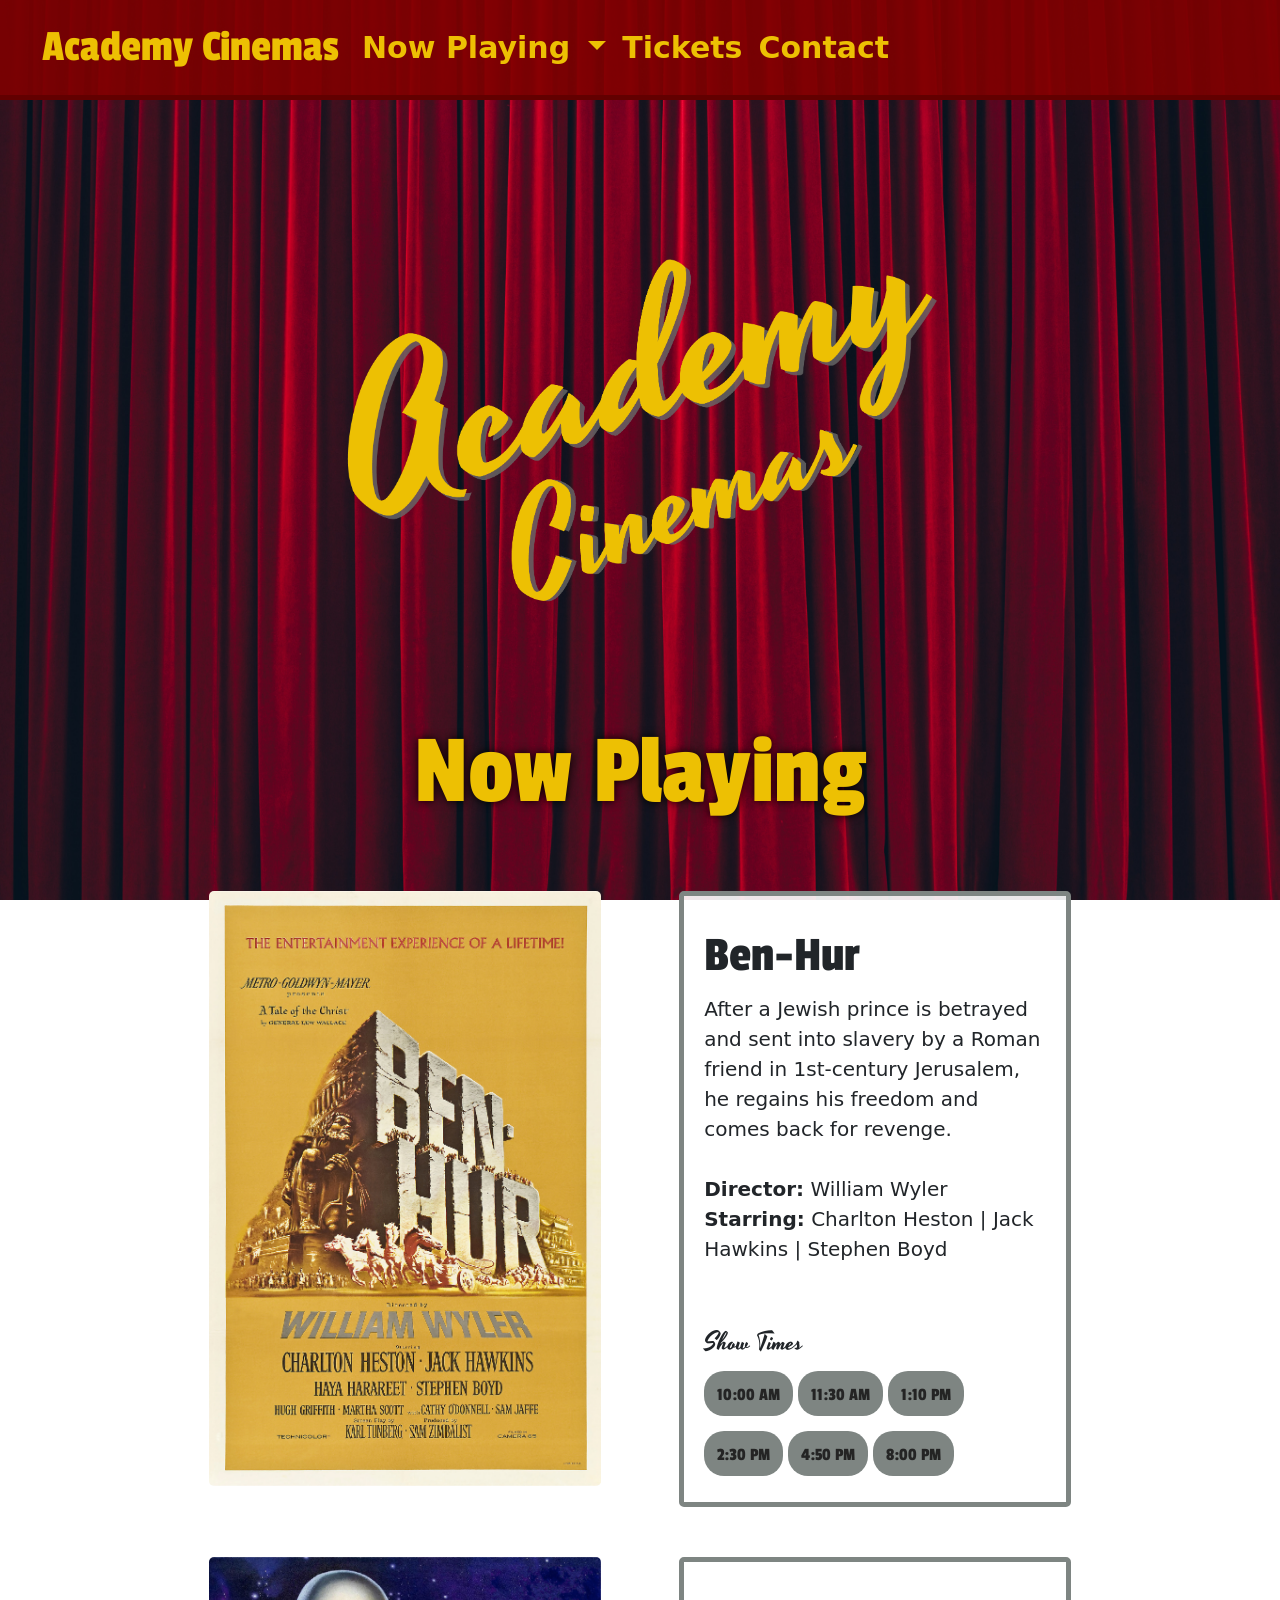
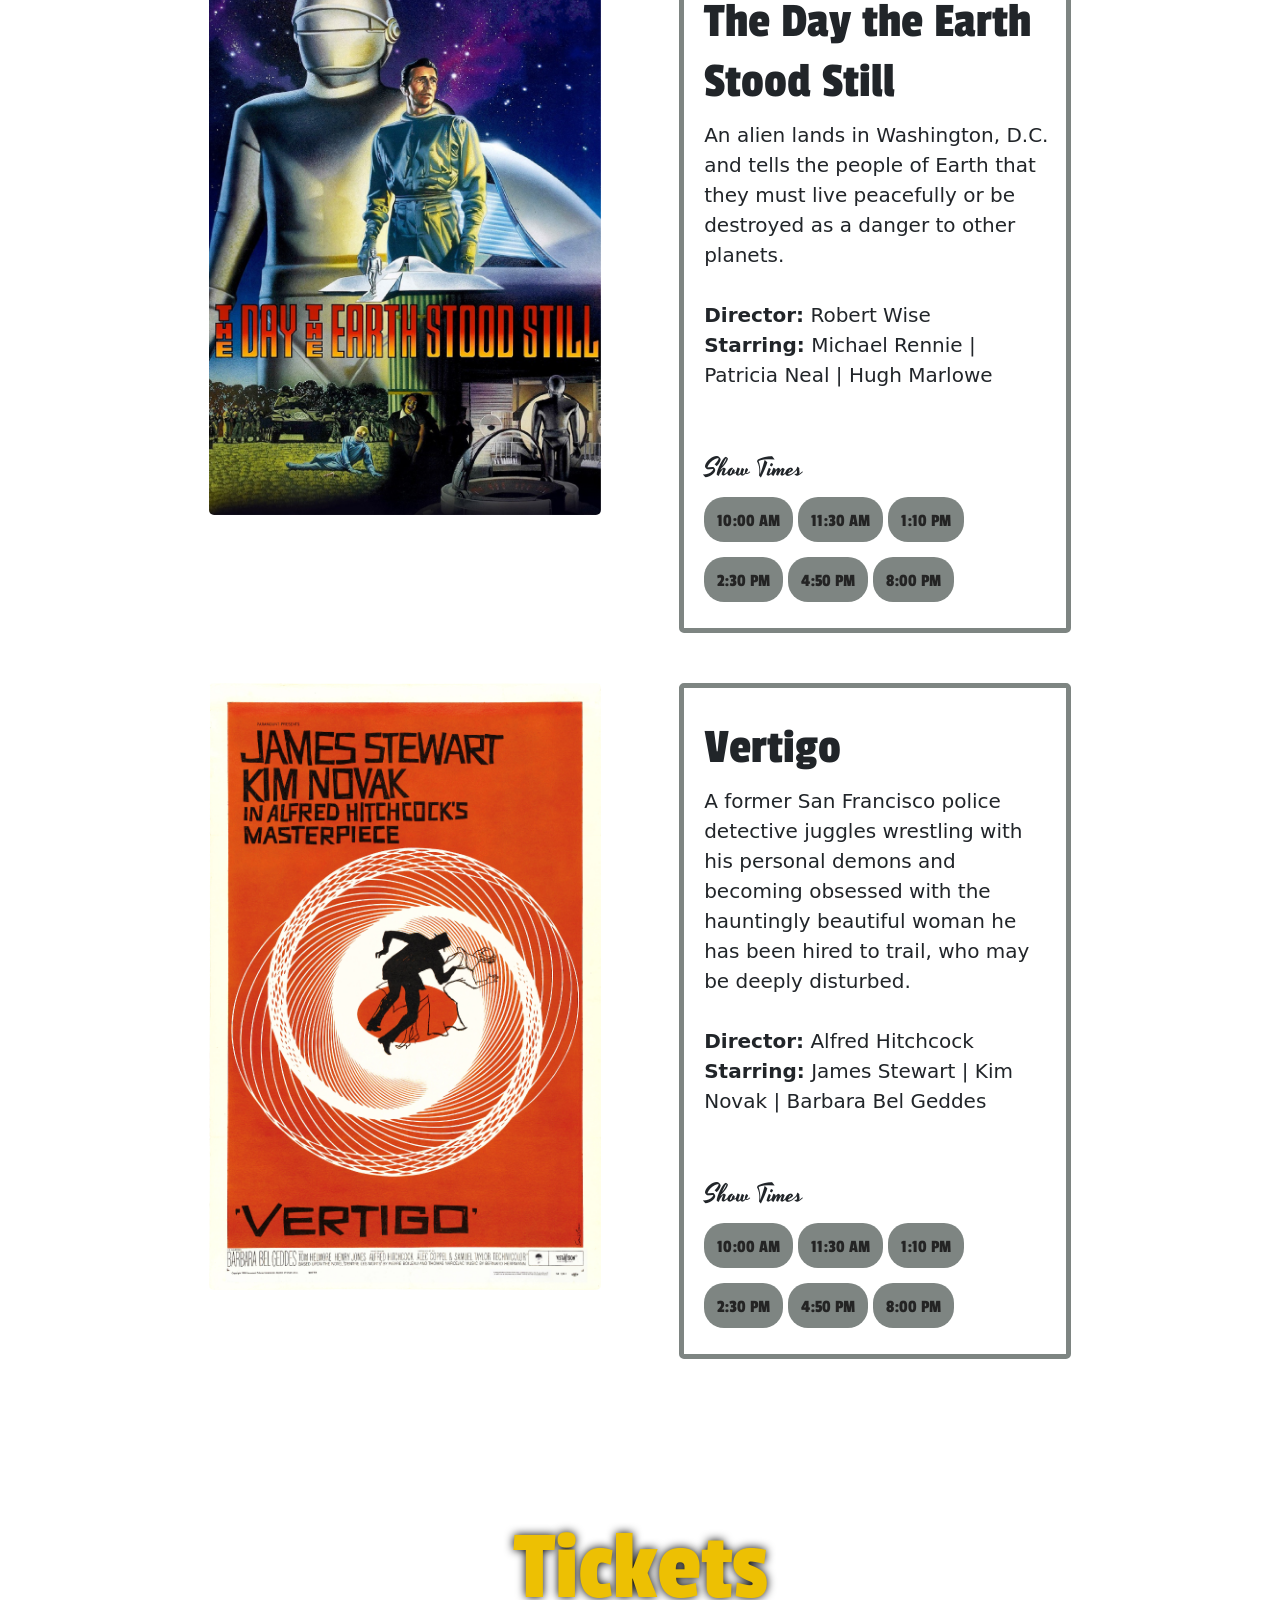
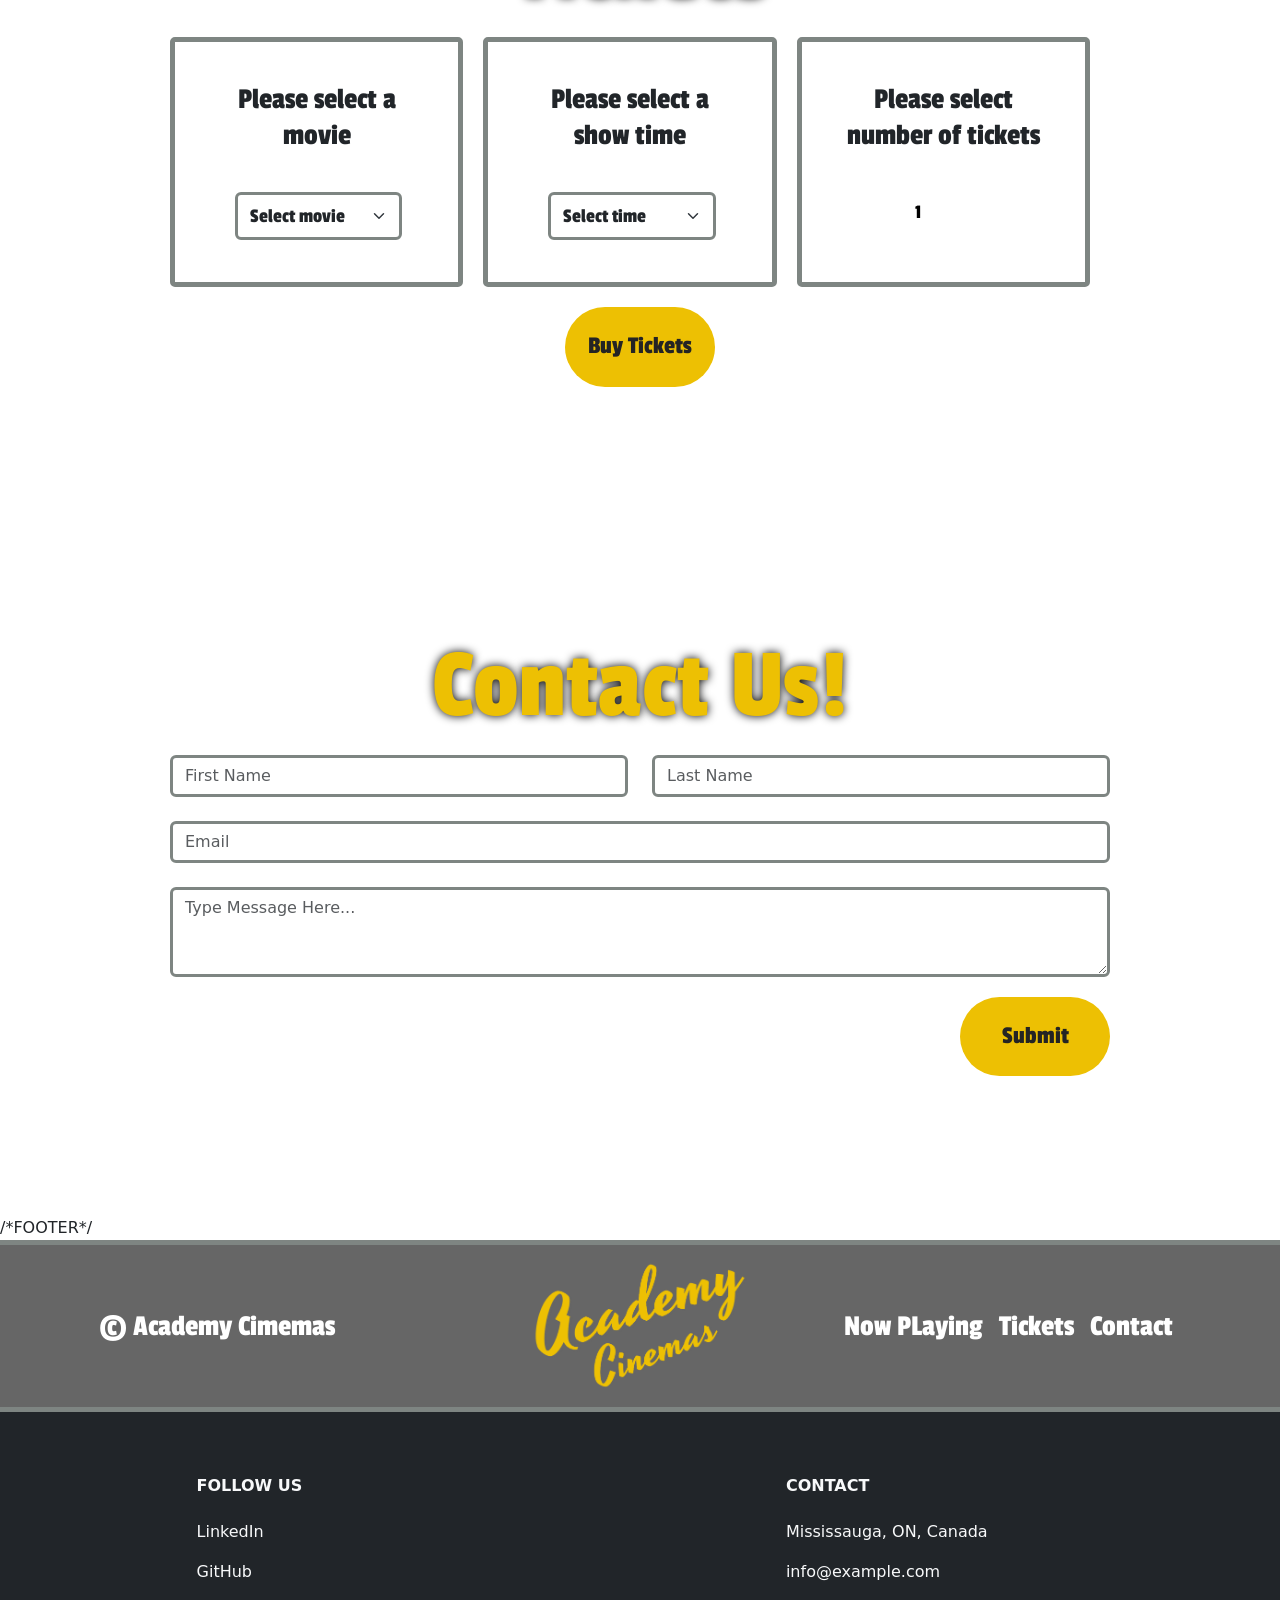
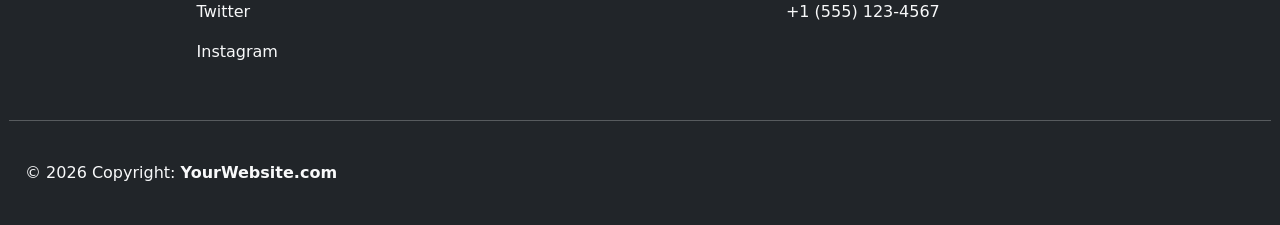
==== Academy-Cinemas/index.html @ b9a4a4c0 "Add files via upload" ====
<!doctype html>
<html lang="en">
  <head>
    <!-- Required meta tags -->
    <meta charset="utf-8">
    <meta name="viewport" content="width=device-width, initial-scale=1">
   
    <title>Academy Cinemas</title>
    <!-- Bootstrap CSS -->
    <link href="https://cdn.jsdelivr.net/npm/bootstrap@5.1.3/dist/css/bootstrap.min.css" rel="stylesheet" integrity="sha384-1BmE4kWBq78iYhFldvKuhfTAU6auU8tT94WrHftjDbrCEXSU1oBoqyl2QvZ6jIW3" crossorigin="anonymous">
   <!--CUSTOM CSS listed last to override bootstap css based on levels of specificity-->
    <link href="css/custom.css" rel="stylesheet">
    <!--Custom CSS for multiple screen sizes-->
    <link href="css/custom-css-media.css" rel="stylesheet">
</head>
  <body>

    <!-- Bootstrap JavaScript-->
    <script src="https://cdn.jsdelivr.net/npm/bootstrap@5.1.3/dist/js/bootstrap.bundle.min.js" integrity="sha384-ka7Sk0Gln4gmtz2MlQnikT1wXgYsOg+OMhuP+IlRH9sENBO0LRn5q+8nbTov4+1p" crossorigin="anonymous"></script>
    <!--NAVBAR-->
    <nav class="navbar navbar-expand-lg sticky-top">
  <div class="container-fluid">
    <a class="navbar-brand" href="#">Academy Cinemas</a>
    <button class="navbar-toggler collapsed" type="button" data-bs-toggle="collapse" data-bs-target="#navbarNavDropdown" aria-controls="navbarNavDropdown" aria-expanded="false" aria-label="Toggle navigation">
      <span class="navbar-toggler-icon"></span>
    </button>
    <div class="collapse navbar-collapse" id="navbarNavDropdown">
      <ul class="navbar-nav">
        <li class="nav-item dropdown">
          <a class="nav-link dropdown-toggle" href="#" id="navbarDropdownMenuLink" role="button" data-bs-toggle="dropdown" aria-expanded="false">
            Now Playing
          </a>
          <ul class="dropdown-menu" aria-labelledby="navbarDropdownMenuLink">
            <li><a class="dropdown-item" href="#ben-hur">Ben-hur</a></li>
            <li><a class="dropdown-item" href="#stood-still">The Day the Earth Stood Still</a></li>
            <li><a class="dropdown-item" href="#vertigo">Vertigo</a></li>
          </ul>
        </li>
        <li class="nav-item">
          <a class="nav-link" href="#tickets">Tickets</a>
        </li>
        <li class="nav-item">
          <a class="nav-link" href="#contact">Contact</a>
        </li>
      </ul>
    </div>
  </div>
</nav>
<!--LOGO---->
<header class="row justify-content-center">
    <img src="images/logo.png" class="img-fluid col-lg-6" id="header-image" alt="Academy Cinemas logo">
</header>
<!--NOW PLAYING-->
<section>
    <div class="container" id="now-playing">
        <h1>Now Playing</h1>
        <!--BEN HUR-->
        <div class="d-flex flex-row flex-wrap spacer" id="ben-hur">
            <div class="col-lg-5 mx-auto">
                <img src="images/ben-hur.jpg" class="img-fluid" alt="Ben-Hur movie poster">
            </div>
            <div class="card col-lg-5 mx-auto">
                <div class="card-body">
                    <h3 class="card-title">Ben-Hur</h3>
                    <!--BEN-HUR MOVIE DESCRIPTION-->
                    <p class="lead">
                        After a Jewish prince is betrayed and sent into slavery by a Roman friend in 
                        1st-century Jerusalem, he regains his freedom and comes back for revenge.
                        <br>
                        <br>
                        <b>Director:</b> William Wyler
                        <br>
                        <b>Starring:</b> Charlton Heston | Jack Hawkins | Stephen Boyd
                    </p>
                    <br>
                    <br>
                    <!--BEN-HUR SHOW TIMES-->
                    <h4 class="card-title">Show Times</h4>
                    <div class="row">
                        <div class="col">
                           <a class="btn" href="#tickets" role="button">10:00 AM</a>
                           <a class="btn" href="#tickets" role="button">11:30 AM</a>
                           <a class="btn" href="#tickets" role="button">1:10 PM</a>
                        </div>
                    </div>
                    <div class="row">
                        <div class="col">
                           <a class="btn" href="#tickets" role="button">2:30 PM</a>
                           <a class="btn" href="#tickets" role="button">4:50 PM</a>
                           <a class="btn" href="#tickets" role="button">8:00 PM</a>
                        </div>
                    </div>
                </div>
            </div>
        </div>
                <!--THE DAY THE EARTH STOOD STILL-->
        <div class="d-flex flex-row flex-wrap-reverse spacer" id="stood-still">
            <div class="col-lg-5 mx-auto">
                <img src="images/earth-stood-still.jpg" class="img-fluid" alt="The Day the Earth Stood Still movie poster">
            </div>
            <div class="card col-lg-5 mx-auto">
                <div class="card-body">
                    <h3 class="card-title">The Day the Earth Stood Still</h3>
                    <!--The Day the Earth Stood Still MOVIE DESCRIPTION-->
                    <p class="lead">
                        An alien lands in Washington, D.C. and tells the people of Earth that they must 
live peacefully or be destroyed as a danger to other planets.
                        <br>
                        <br>
                        <b>Director:</b> Robert Wise
                        <br>
                        <b>Starring:</b> Michael Rennie | Patricia Neal | Hugh Marlowe
                    </p>
                    <br>
                    <br>
                    <!--The Day the Earth Stood Still SHOW TIMES-->
                    <h4 class="card-title">Show Times</h4>
                    <div class="row">
                        <div class="col">
                           <a class="btn" href="#tickets" role="button">10:00 AM</a>
                           <a class="btn" href="#tickets" role="button">11:30 AM</a>
                           <a class="btn" href="#tickets" role="button">1:10 PM</a>
                        </div>
                    </div>
                    <div class="row">
                        <div class="col">
                           <a class="btn" href="#tickets" role="button">2:30 PM</a>
                           <a class="btn" href="#tickets" role="button">4:50 PM</a>
                           <a class="btn" href="#tickets" role="button">8:00 PM</a>
                        </div>
                    </div>
                </div>
            </div>
        </div>
               <!--Vertigo-->
        <div class="d-flex flex-row flex-wrap spacer" id="vertigo">
            <div class="col-lg-5 mx-auto">
                <img src="images/vertigo.jpg" class="img-fluid" alt="Vertigo movie poster">
            </div>
            <div class="card col-lg-5 mx-auto">
                <div class="card-body">
                    <h3 class="card-title">Vertigo</h3>
                    <!--Vertigo MOVIE DESCRIPTION-->
                    <p class="lead">
                        A former San Francisco police detective juggles wrestling with 
his personal demons and becoming obsessed with the hauntingly 
beautiful woman he has been hired to trail, who may be deeply disturbed.
                        <br>
                        <br>
                        <b>Director:</b> Alfred Hitchcock
                        <br>
                        <b>Starring:</b> James Stewart | Kim Novak | Barbara Bel Geddes
                    </p>
                    <br>
                    <br>
                    <!--Vertigo SHOW TIMES-->
                    <h4 class="card-title">Show Times</h4>
                    <div class="row">
                        <div class="col">
                           <a class="btn" href="#tickets" role="button">10:00 AM</a>
                           <a class="btn" href="#tickets" role="button">11:30 AM</a>
                           <a class="btn" href="#tickets" role="button">1:10 PM</a>
                        </div>
                    </div>
                    <div class="row">
                        <div class="col">
                           <a class="btn" href="#tickets" role="button">2:30 PM</a>
                           <a class="btn" href="#tickets" role="button">4:50 PM</a>
                           <a class="btn" href="#tickets" role="button">8:00 PM</a>
                        </div>
                    </div>
                </div>
            </div>
        </div>
    </div>
</section>
<!--TICKETS-->
<section>
    <div class="container spacer" id="tickets">
        <h1>Tickets</h1>
        <div class="d-flex flex-row flex-wrap">
            <!--MOVIE SELECTION-->
            <div class="col">
                <div class="card text-center">
                    <h5 class="card-title">Please select a movie</h5>
                    <div class="card-body">
                        <select class="form-select" aria-label="Movie title selection">
                            <option selected>Select movie</option>
                            <option value="1">Ben-Hur</option>
                            <option value="2">The Day the Earth Stood Still</option>
                            <option value="3">Vertigo</option>
                        </select>
                    </div>
                </div>
            </div>
            <!--TIME SELECTION-->
            <div class="col">
                <div class="card text-center">
                    <h5 class="card-title">Please select a show time</h5>
                    <div class="card-body">
                        <select class="form-select" aria-label="Show time selection">
                            <option selected>Select time</option>
                            <option value="1">10:00 AM</option>
                            <option value="2">11:30 AM</option>
                            <option value="3">1:10 PM</option>
                            <option value="4">2:30 PM</option>
                            <option value="5">4:50 PM</option>
                            <option value="6">8:00 PM</option>
                        </select>
                    </div>
                </div>
            </div>
            <!--NUMBER OF TICKETS-->
            <div class="col">
                <div class="card text-center">
                    <h5 class="card-title">Please select number of tickets</h5>
                    <div class="card-body">
                        <input type="number" id="quantity" value="1" step="1">
                    </div>
                </div>
            </div>
        </div>
        <!--BUY TICKETS BUTTON-->
        <div class="row justify-content-center">
            <div class="col-auto">
                <button type="submit" class="btn yellow-btn">Buy Tickets</button>
            </div>
        </div>
    </div>
</section>
<!--CONTACT FORM-->
<section>
    <div class="container" id="contact">
        <h1>Contact Us!</h1>
        <div class="row gy-4">
            <div class="col">
                <input type="text" class="form-control" placeholder="First Name">
            </div>
            <div class="col">
                <input type="text" class="form-control" placeholder="Last Name">
            </div>
            <div>
                <input type="email" class="form-control" placeholder="Email">
            </div>
            <div>
                <textarea class="form-control" rows="3" placeholder="Type Message Here..."></textarea>
                <button type="submit" class="btn yellow-btn" id="contact-submit">Submit</button> 
            </div>
        </div>
    </div>
</section>
/*FOOTER*/
<section>
    <div class="container-fluid">
  <footer class="d-flex flex-wrap justify-content-center align-items-center py-3">
    <p class="col-md-4 mb-0 footer-text">&copy; Academy Cimemas</p>

   <img src="images/logo.png" class="col-md-4 footer-img" alt="Academy Cinemas logo">

    <ul class="nav col-md-4 justify-content-end">
      <li class="nav-item"><a href="#now-playing" class="nav-link px-2 footer-text">Now PLaying</a></li>
      <li class="nav-item"><a href="#tickets" class="nav-link px-2 footer-text">Tickets</a></li>
      <li class="nav-item"><a href="#contact" class="nav-link px-2 footer-text">Contact</a></li>
    </ul>
  </footer>

  <footer class="bg-dark text-light pt-5 pb-4">
  <div class="container-fluid text-center text-md-start">
    <div class="row mt-3">
      
  
      <!-- Column 3: Social Media Links (Width 2) -->
      <div class="col-md-2 col-lg-2 col-xl-2 mx-auto mb-4">
        <h6 class="text-uppercase fw-bold mb-4">
          Follow Us
        </h6>
        <p><a href="#!" class="text-reset text-decoration-none">LinkedIn</a></p>
        <p><a href="#!" class="text-reset text-decoration-none">GitHub</a></p>
        <p><a href="#!" class="text-reset text-decoration-none">Twitter</a></p>
        <p><a href="#!" class="text-reset text-decoration-none">Instagram</a></p>
      </div>

      <!-- Column 4: Contact Information (Width 4 to give space for phone/email text) -->
      <div class="col-md-4 col-lg-3 col-xl-3 mx-auto mb-md-0 mb-4">
        <h6 class="text-uppercase fw-bold mb-4">Contact</h6>
        <p>Mississauga, ON, Canada</p>
        <p>info@example.com</p>
        <p>+1 (555) 123-4567</p>
      </div>

    </div>

    <!-- Divider -->
    <hr class="mb-4">

    <!-- Copyright Row -->
    <div class="row align-items-center">
      <div class="col-md-7 col-lg-8 text-center text-md-start">
        <div class="p-3">
          © 2026 Copyright:
          <a class="text-reset fw-bold text-decoration-none" href="#">YourWebsite.com</a>
        </div>
      </div>
    </div>
    
  </div>
</footer>
</div>
</section>
  </body>
</html>
---- Academy-Cinemas/css/custom.css ----
/*Font Passion One from fonts.google.com*/
@import url('https://fonts.googleapis.com/css2?family=Passion+One&display=swap');
/*Font Yesteryear from fonts.google.com*/
@import url('https://fonts.googleapis.com/css2?family=Passion+One&family=Yesteryear&display=swap');
/*Creates global CSS variable that can be reused throughout the file*/
:root{
    --main-color: rgb(126, 133, 130);
    --main-color-accent: rgb(237, 192, 3);
    --main-color-transparent: rgba(126,133,130,0.8);
    --secondary-color: rgba(128, 0 ,0, 0.9);
    --accent-color: rgb(36, 36, 36);
    --accent-text-color: rgb(255, 255, 255);
    --main-font-family: 'Passion One', cursive;
    --secondary-font-family:"Yesteryear", cursive;
}

html{
    scroll-padding-top: 100px;
}

body{
    background-image: url(../images/theater-curtains.jpg);
    background-size: 100% 120%;
    background-attachment: fixed;
    overflow-x: hidden;
}

/*NAVBAR*/

.navbar{
    background-color: var(--secondary-color);
    border-bottom: 5px solid rgb(98, 0, 0);
    height: 100px;
}

.navbar-nav .nav-link, .navbar-nav a{
    color: var(--main-color-accent);
    font-size: 30px;
    font-weight: bold;
}
/*Affects the title in the navbar Academy Cinemas*/
.navbar-brand{
    color: var(--main-color-accent);
    font-family: var(--main-font-family);
    font-size: 45px;
    padding-left: 30px;
}

/*Mobile Menu*/
.navbar-toggler{
    border: none;
    transition: 0.5s ease;
}

.navbar-toggler:focus{
    box-shadow: 0 0 0 var(--bs-nabar-toggler-focus-width) rgb(98, 0, 0);
    transition: 0.5s ease;
}

.navbar-toggler-icon{
    background-image: url("data:image/svg+xml,%3csvg xmlns='http://www.w3.org/2000/svg' viewBox='0 0 30 30'%3e%3cpath stroke='rgb%28237, 192, 3%29' stroke-linecap='round' stroke-miterlimit='10' stroke-width='2' d='M4 7h22M4 15h22M4 23h22'/%3e%3c/svg%3e");
}

/*HEADER IMAGE*/
#header-image{
    padding-top: 150px;
}

/*GENERAL STYLING*/

h1, h3, h4, h5, p{
    cursor: default;
}
h1{
    font-family: var(--main-font-family);
    color: var(--main-color-accent);
    text-shadow: 0 0 10px rgb(0, 0, 0);
    text-align: center;
    font-size: 100px;
}

h3{
    font-family: var(--main-font-family);
    font-size: 50px;
}

h4{
    font-family: var(--secondary-font-family);
    font-size: 25px;
}

h5{
    font-size: 30px;
    font-family: var(--main-font-family);
    
}

b{
    font-weight: 600;
}

html{
    scroll-padding-top: 300px;
}
img{
    border-radius: 5px;
    
}
/*MOVIE CARDS*/
.container{
    padding: 100px;
}

.card{
    border: 5px solid var(--main-color);
    border-radius: 5px;
    background-color: rgba(255, 255, 255, 0.9);
}

.card-body{
    padding-top: 30px;
    padding-left: 20px;
}

.spacer{
    padding-top: 50px;
}

/*BUTTONS*/
/*Creates the main styling for buttons that contain the Bootstrap .btn class*/
.btn{
    background-color: var(--main-color);
    border-radius: 20px;
    margin-top: 5px;
    margin-bottom: 10px;
    padding-top: 10px;
    color: var(--accent-color);
    font-family: var(--main-font-family);
    font-size: 18px;
}

.btn:focus{
    border-color: transparent; /*Overrides Bootstraps dark border when the user clicks on the button*/
    background-color: var(--accent-color);
    color: var(--accent-text-color);
}

.btn:hover{
    border-color: transparent;
    background-color: var(--main-color);
    color: var(--accent-text-color);
}

.yellow-btn{
    background-color: var(--main-color-accent);
    padding: 20px;
    border-radius: 40px;
    font-size: 25px;
    color: var(--accent-color);
    width: 150px;
    margin-top: 20px;
    margin-bottom: 40px;
}

.yellow-btn:hover, .yellow-btn:focus{
    background-color: var(--main-color-accent);
    color: var(--accent-text-color);

}


/*TICKETS CARDS*/
/*Specificaly styles the card class within the element containing the tickets id*/
#tickets .card{
    padding: 40px;
    height: 250px;
    margin-right: 20px;
    background-color: white;
}

.form-select{
    font-family: var(--main-font-family);
    font-size: 20px;
    border: 3px solid var(--main-color);
    transition: border-color 0.5s ease-in;
}

.form-select:focus{
    border-color: var(--secondary-color);
    box-shadow: none;
    transition: 0.5s ease-in;
}

/*Select number of tickets input*/
input[type="number"]{
    width: 70px;
    padding: 5px;
    border: 3px solid var(--main-font-family);
    border-radius: 5px;
    font-family: var(--main-font-family);
    font-size: 20px;
    transition: bordor-color 0.5s ease-in;
}

input[type="number"]:focus{
    border: 3px solid var(--secondary-color);
    transition: 0.5s ease-in;
    outline: 0;
}

/*CONTACT FORM*/
.form-control{
    border: 3px solid var(--main-color);
    transition: 1s ease;
}

.form-control:focus{
    color: #212529;
    border-color: var(--secondary-color);
    box-shadow: 0 0 0px .25rem var(--main-color);
}

#contact-submit{
    float: right;
}

/*FOOTER*/

footer{
    border-top: 5px solid var(--main-color);
    background-color: rgba(0, 0, 0, 0.6);
    margin: 0px -15px 0px -15px;
}

.footer-text{
    font-family: var(--main-font-family);
    color: var(--accent-text-color);
    font-size: 30px;
}

.footer-img{
    width: auto;
    height: 130px;
}
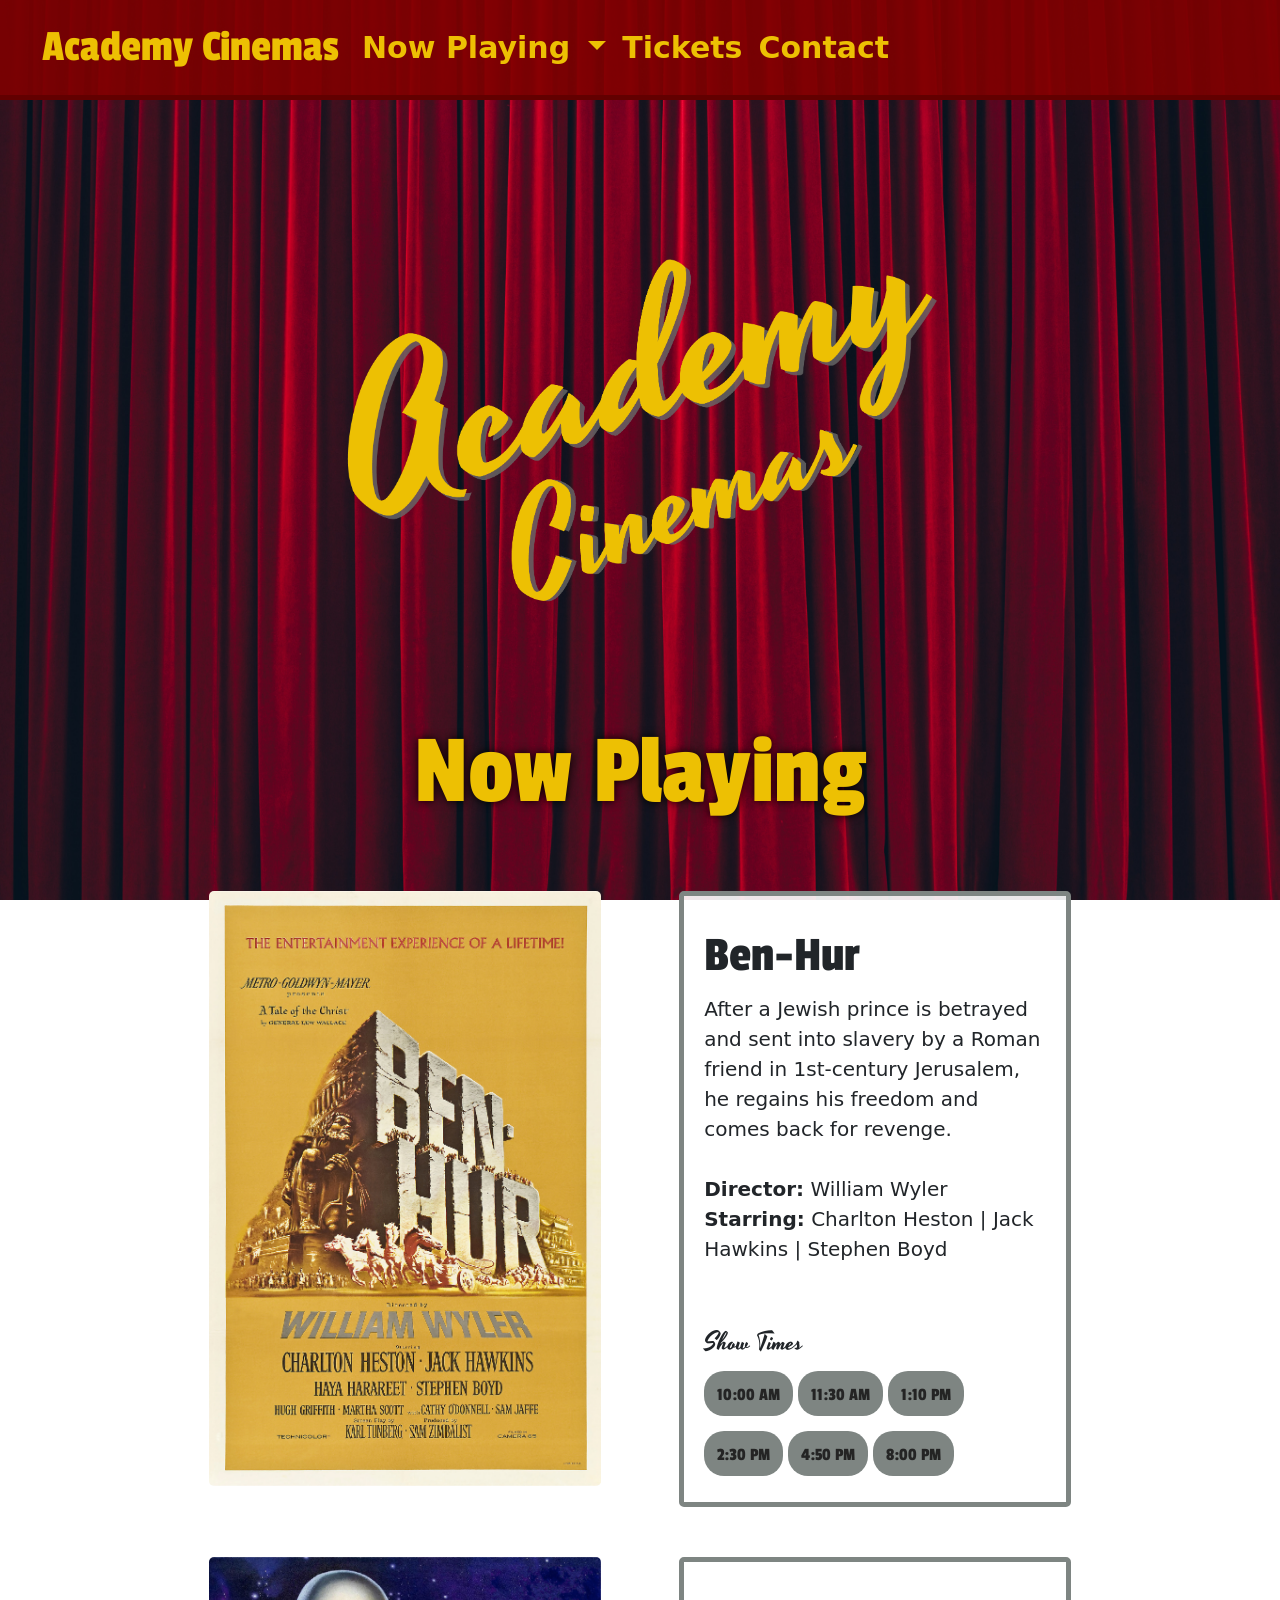
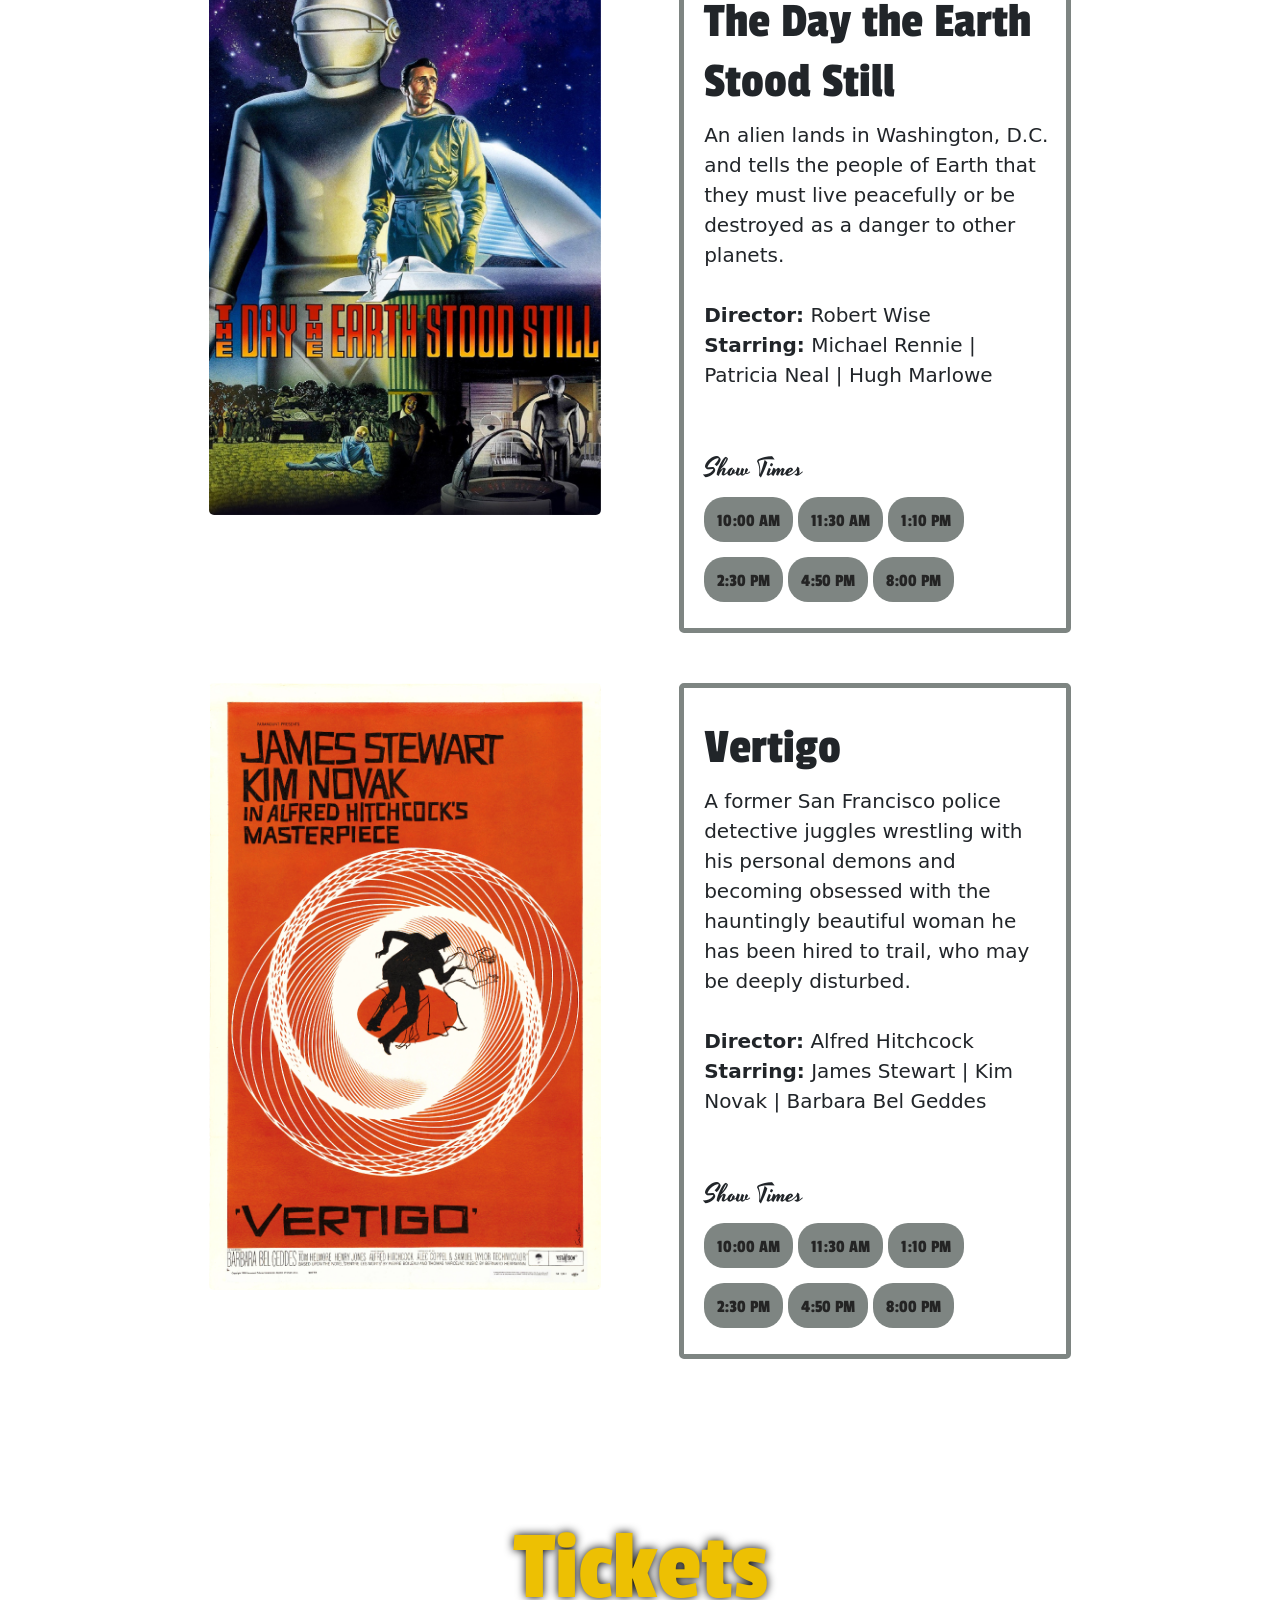
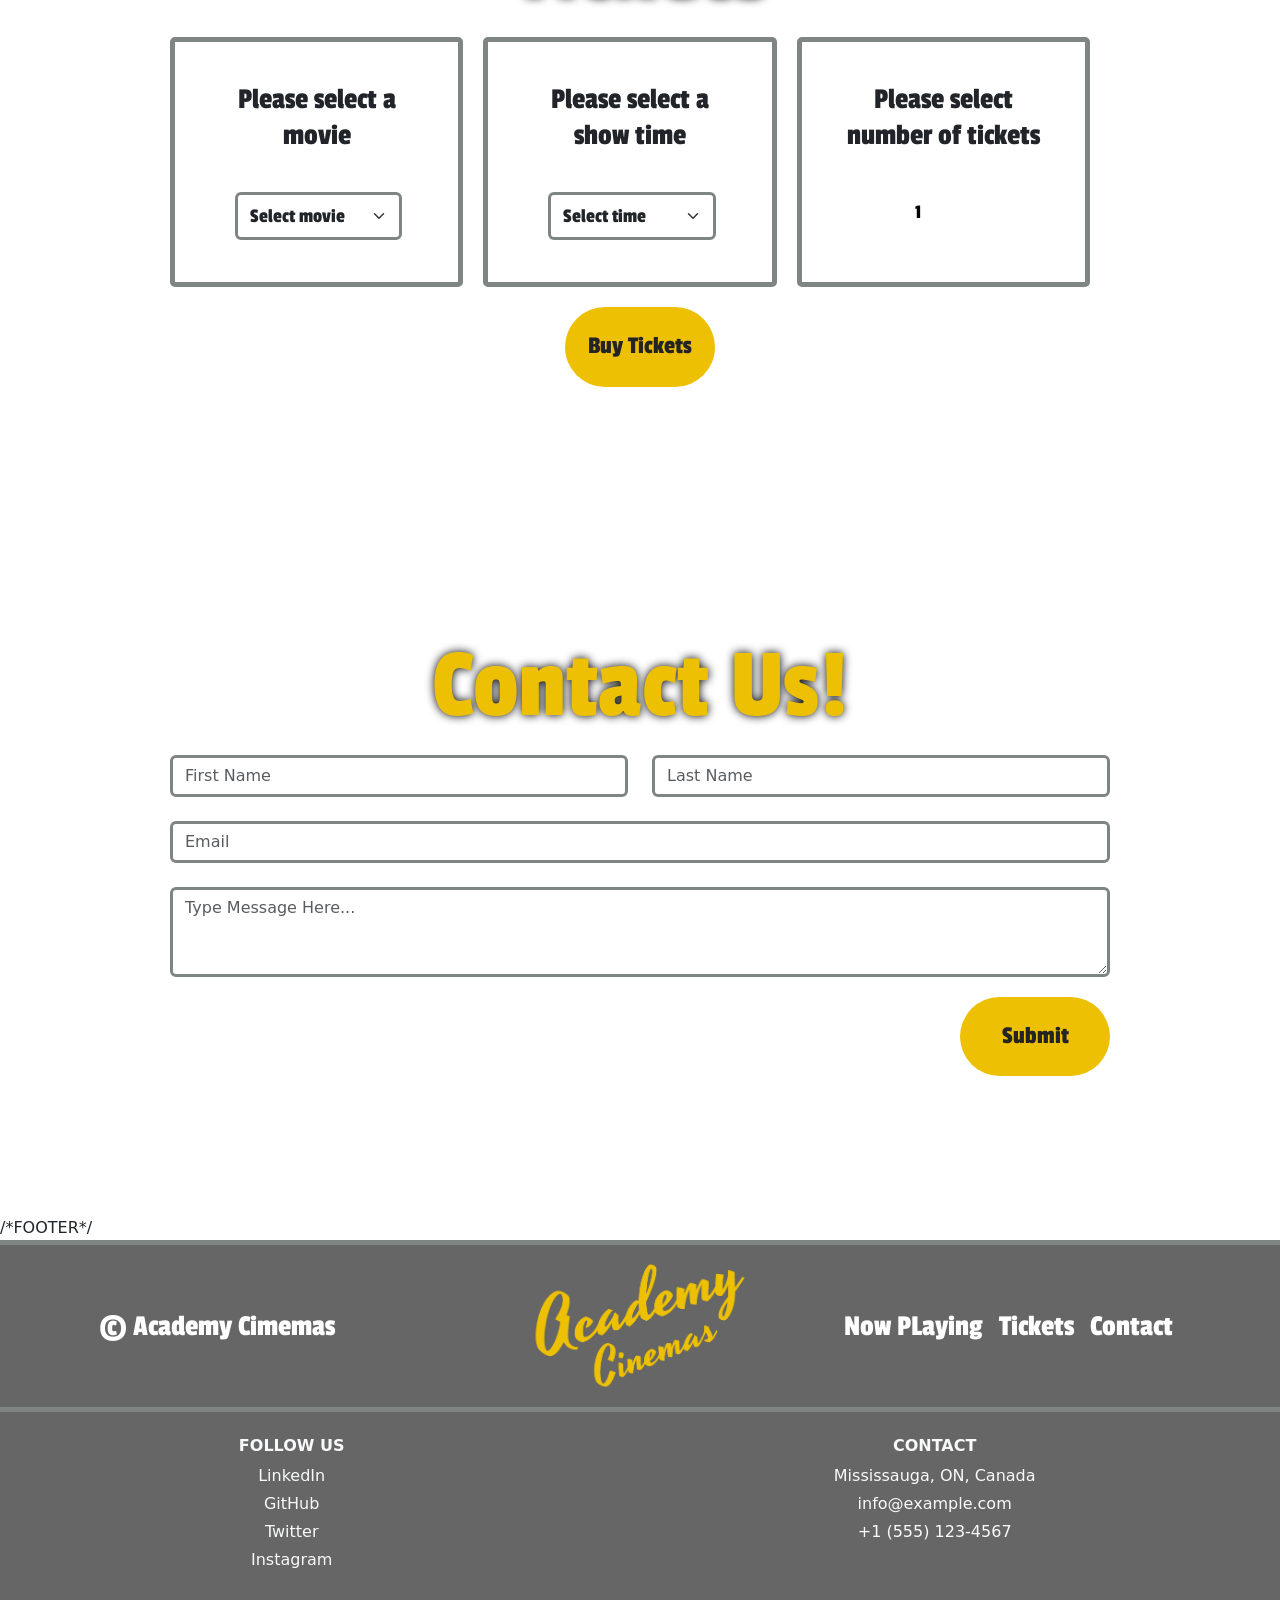
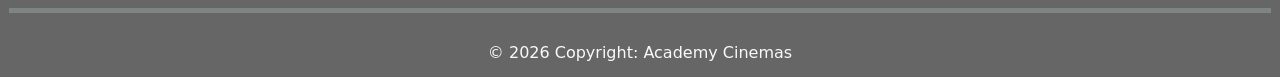
==== commit 00e477f4: "Add files via upload" ====
--- a/Academy-Cinemas/index.html
+++ b/Academy-Cinemas/index.html
@@ -264,45 +264,43 @@
     </ul>
   </footer>
 
-  <footer class="bg-dark text-light pt-5 pb-4">
-  <div class="container-fluid text-center text-md-start">
-    <div class="row mt-3">
+ <footer class="text-light pt-3 pb-2">
+  <div class="container-fluid text-center">
+    <div class="row mt-2 justify-content-center">
       
-  
-      <!-- Column 3: Social Media Links (Width 2) -->
-      <div class="col-md-2 col-lg-2 col-xl-2 mx-auto mb-4">
-        <h6 class="text-uppercase fw-bold mb-4">
+      <!-- Column 3: Social Media Links -->
+      <div class="col-md-2 col-lg-2 col-xl-2 mx-auto mb-2">
+        <h6 class="text-uppercase fw-bold mb-2">
           Follow Us
         </h6>
-        <p><a href="#!" class="text-reset text-decoration-none">LinkedIn</a></p>
-        <p><a href="#!" class="text-reset text-decoration-none">GitHub</a></p>
-        <p><a href="#!" class="text-reset text-decoration-none">Twitter</a></p>
-        <p><a href="#!" class="text-reset text-decoration-none">Instagram</a></p>
+        <p class="mb-1"><a href="#!" class="text-reset text-decoration-none">LinkedIn</a></p>
+        <p class="mb-1"><a href="#!" class="text-reset text-decoration-none">GitHub</a></p>
+        <p class="mb-1"><a href="#!" class="text-reset text-decoration-none">Twitter</a></p>
+        <p class="mb-1"><a href="#!" class="text-reset text-decoration-none">Instagram</a></p>
       </div>
 
-      <!-- Column 4: Contact Information (Width 4 to give space for phone/email text) -->
-      <div class="col-md-4 col-lg-3 col-xl-3 mx-auto mb-md-0 mb-4">
-        <h6 class="text-uppercase fw-bold mb-4">Contact</h6>
-        <p>Mississauga, ON, Canada</p>
-        <p>info@example.com</p>
-        <p>+1 (555) 123-4567</p>
+      <!-- Column 4: Contact Information -->
+      <div class="col-md-4 col-lg-3 col-xl-3 mx-auto mb-md-0 mb-2">
+        <h6 class="text-uppercase fw-bold mb-2">Contact</h6>
+        <p class="mb-1">Mississauga, ON, Canada</p>
+        <p class="mb-1">info@example.com</p>
+        <p class="mb-1">+1 (555) 123-4567</p>
       </div>
 
     </div>
 
     <!-- Divider -->
-    <hr class="mb-4">
+   <div style="height: 5px; background-color: rgb(126, 133, 130); width: 100%; margin: 1.5rem 0;"></div>
 
     <!-- Copyright Row -->
     <div class="row align-items-center">
-      <div class="col-md-7 col-lg-8 text-center text-md-start">
-        <div class="p-3">
+      <div class="col-12 text-center">
+        <div class="py-1">
           © 2026 Copyright:
-          <a class="text-reset fw-bold text-decoration-none" href="#">YourWebsite.com</a>
+          <a class="text-reset text-decoration-none">Academy Cinemas</a>
         </div>
       </div>
     </div>
-    
   </div>
 </footer>
 </div>
--- a/Academy-Cinemas/css/custom-css-media.css
+++ b/Academy-Cinemas/css/custom-css-media.css
@@ -0,0 +1,51 @@
+@media screen and (min-width: 320px){
+    h1{
+        font-size: calc(50px + (100 - 50) * ((100vw - 320) / (1920 - 320)));
+    }
+
+    h4{font-size: calc(25px + (35 - 25) * ((100vw - 320) / (1920 - 320)));
+
+    }
+
+    .lead, .btn{
+        font-size: calc(16px + (18 - 16) * ((100vw - 320) / (1920 - 320)));
+    }
+
+    .yellow-btn{
+        font-size: calc(20px + (25 - 20) * ((100vw - 320) / (1920 - 320)));
+    }
+}
+
+@media screen and (max-width: 990px){
+    .navbar-collapse{
+        background-color: var(--secondary-color);
+        border-bottom: 5px solidrgb(98, 0, 0);
+        margin-top: 14px;
+        margin-left: -15px;
+        margin-right: -15px;
+    }
+    
+    .nav-link{
+        margin-left: 20px;
+    }
+
+    .dropdown-item{
+        text-align: left;
+        padding-left: 60px;
+    }
+}
+
+@media  screen and (max-width: 1200px){
+    
+    html{
+        scroll-padding-top: 300px;
+    }
+    
+    img{
+        margin-bottom: 30px;
+    }
+    
+    .container{
+        padding: 50px;
+    }
+}
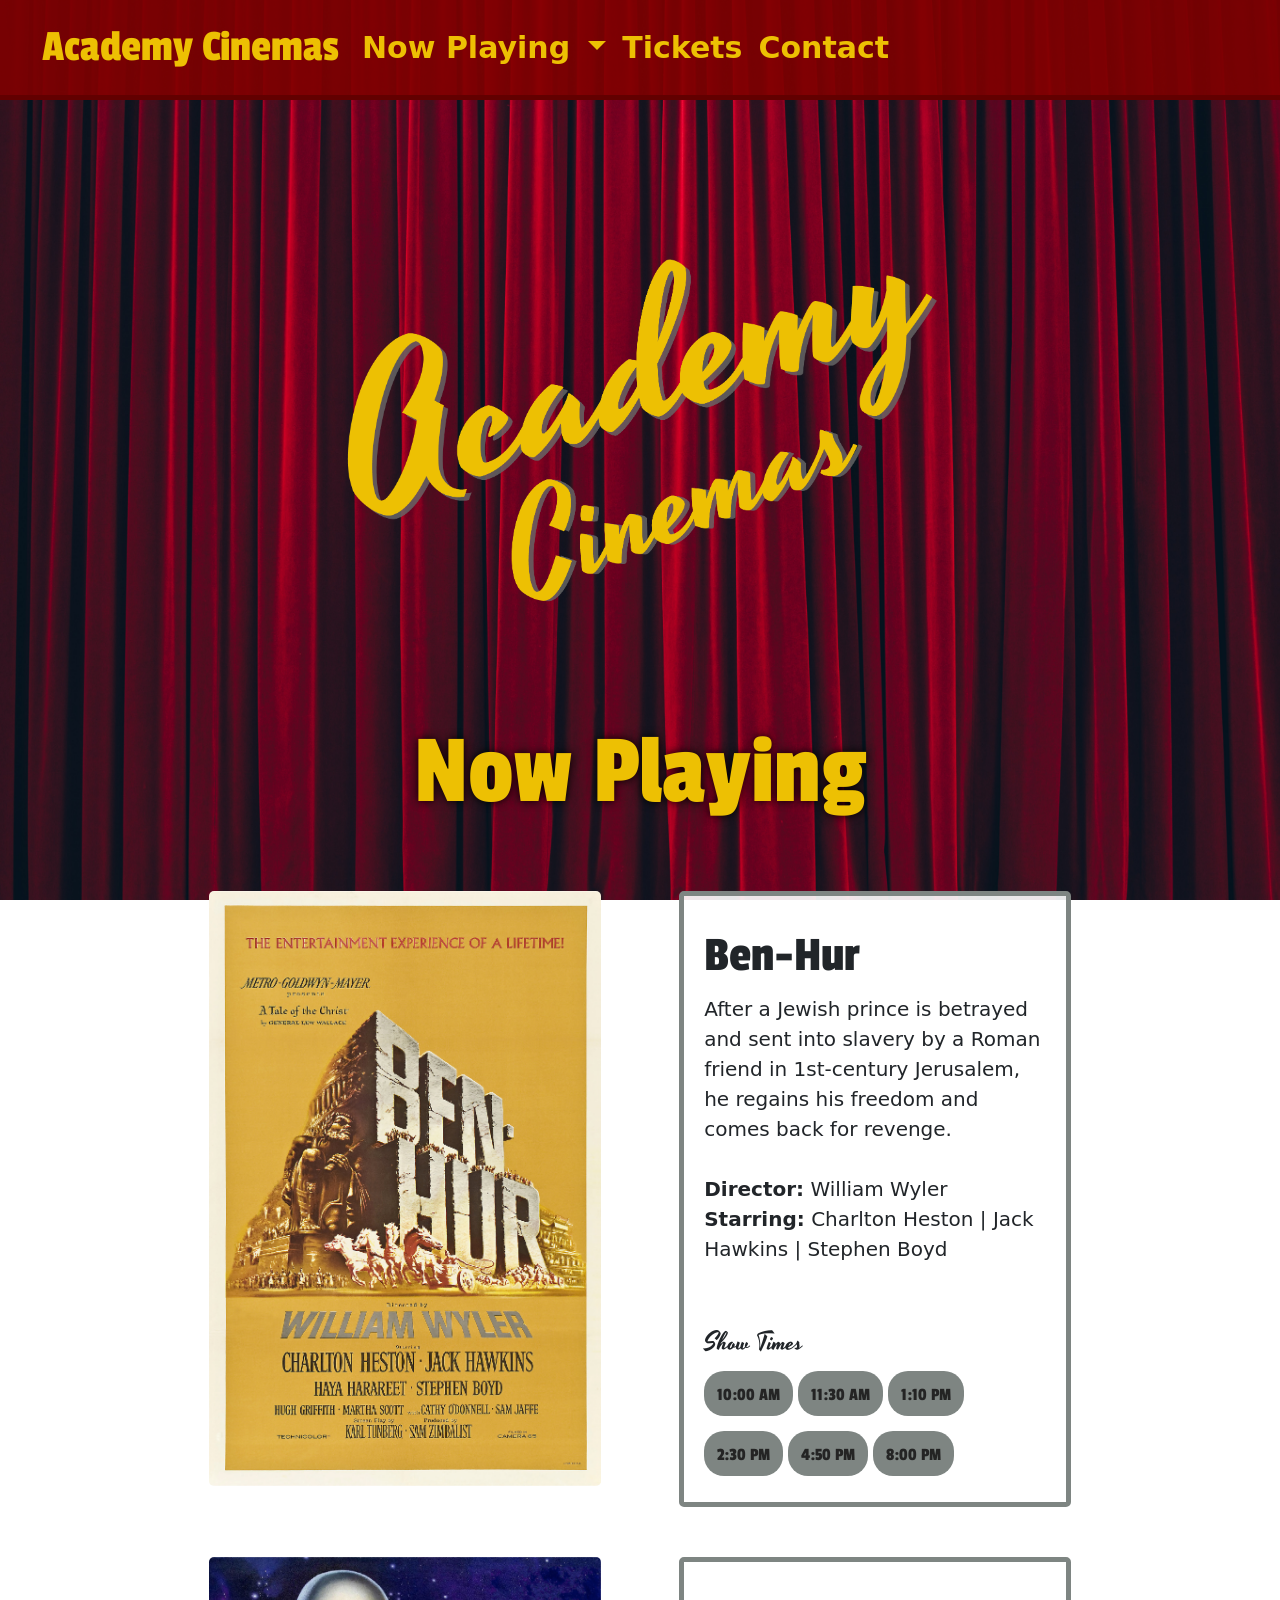
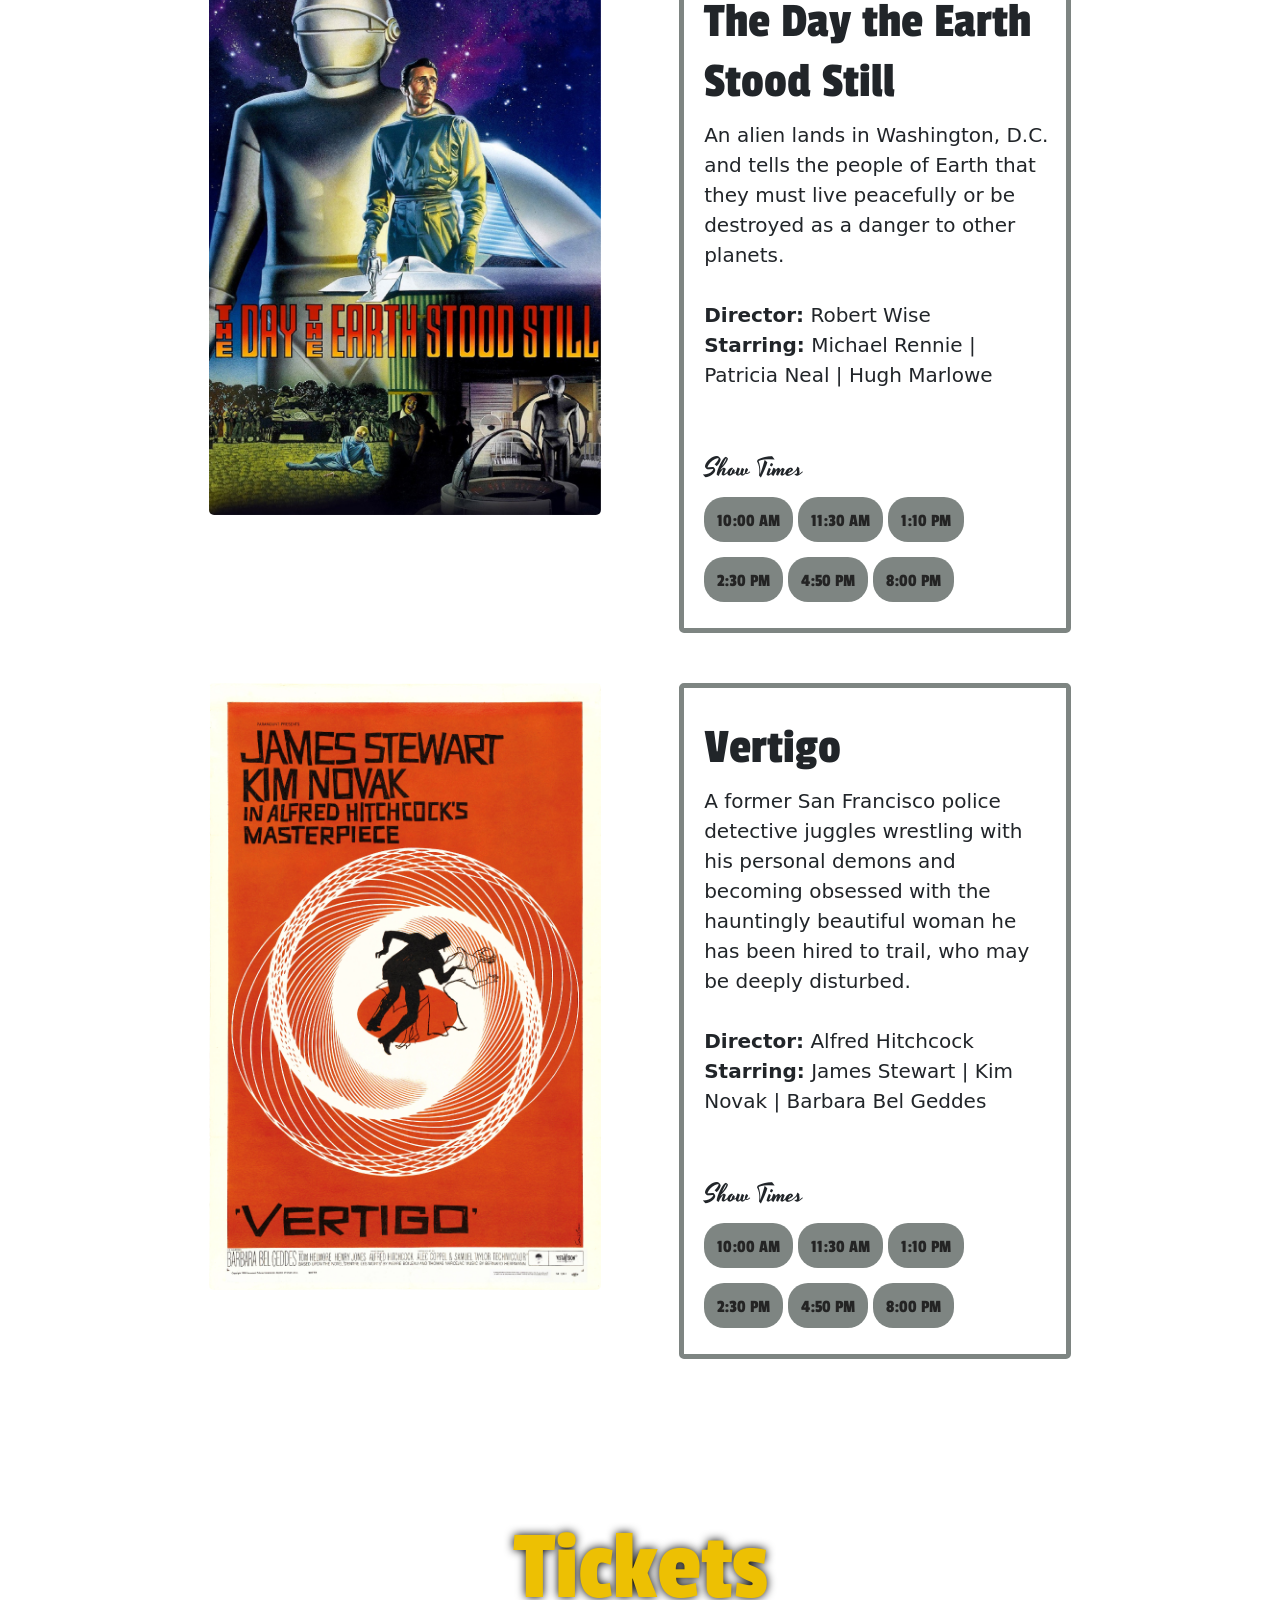
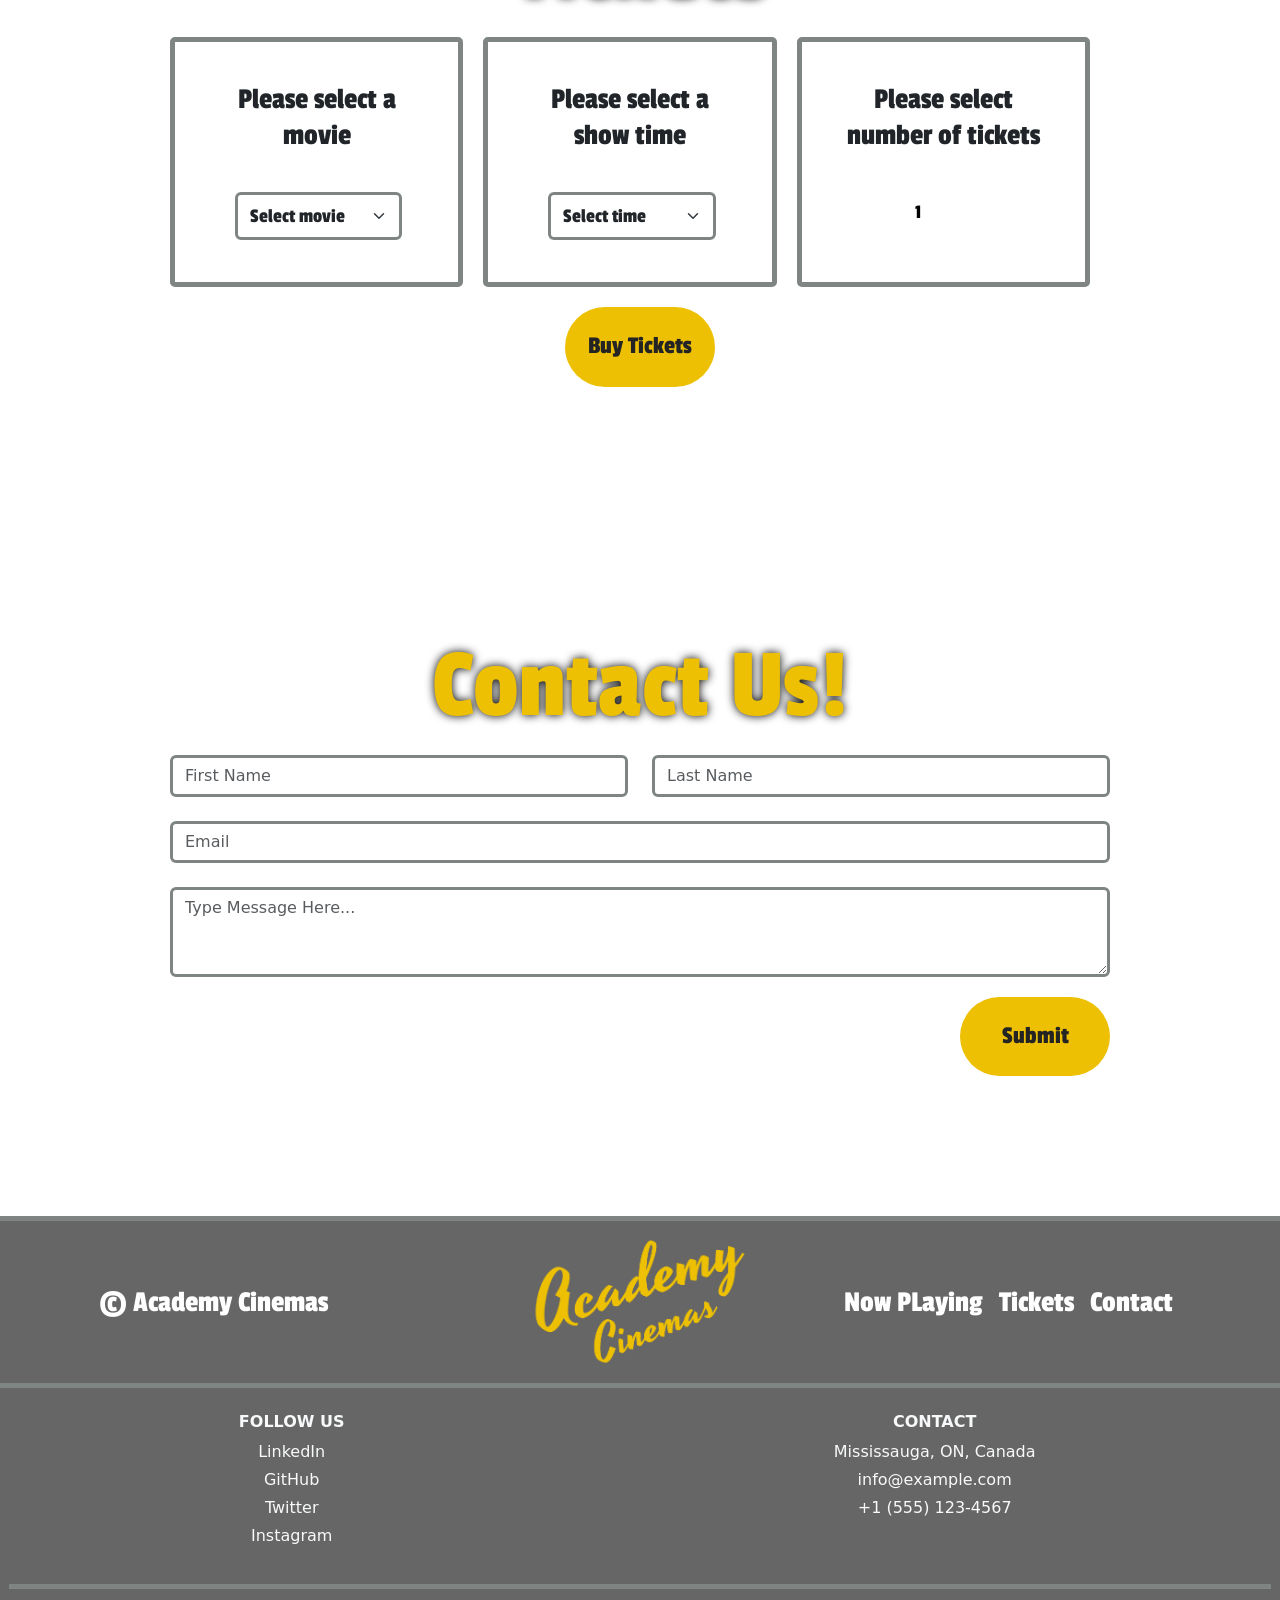
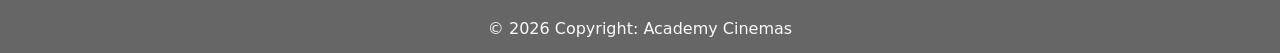
==== commit 63cecf00: "Add files via upload" ====
--- a/Academy-Cinemas/index.html
+++ b/Academy-Cinemas/index.html
@@ -249,11 +249,11 @@
         </div>
     </div>
 </section>
-/*FOOTER*/
+<!--FOOTER-->
 <section>
     <div class="container-fluid">
   <footer class="d-flex flex-wrap justify-content-center align-items-center py-3">
-    <p class="col-md-4 mb-0 footer-text">&copy; Academy Cimemas</p>
+    <p class="col-md-4 mb-0 footer-text">&copy; Academy Cinemas</p>
 
    <img src="images/logo.png" class="col-md-4 footer-img" alt="Academy Cinemas logo">
 
